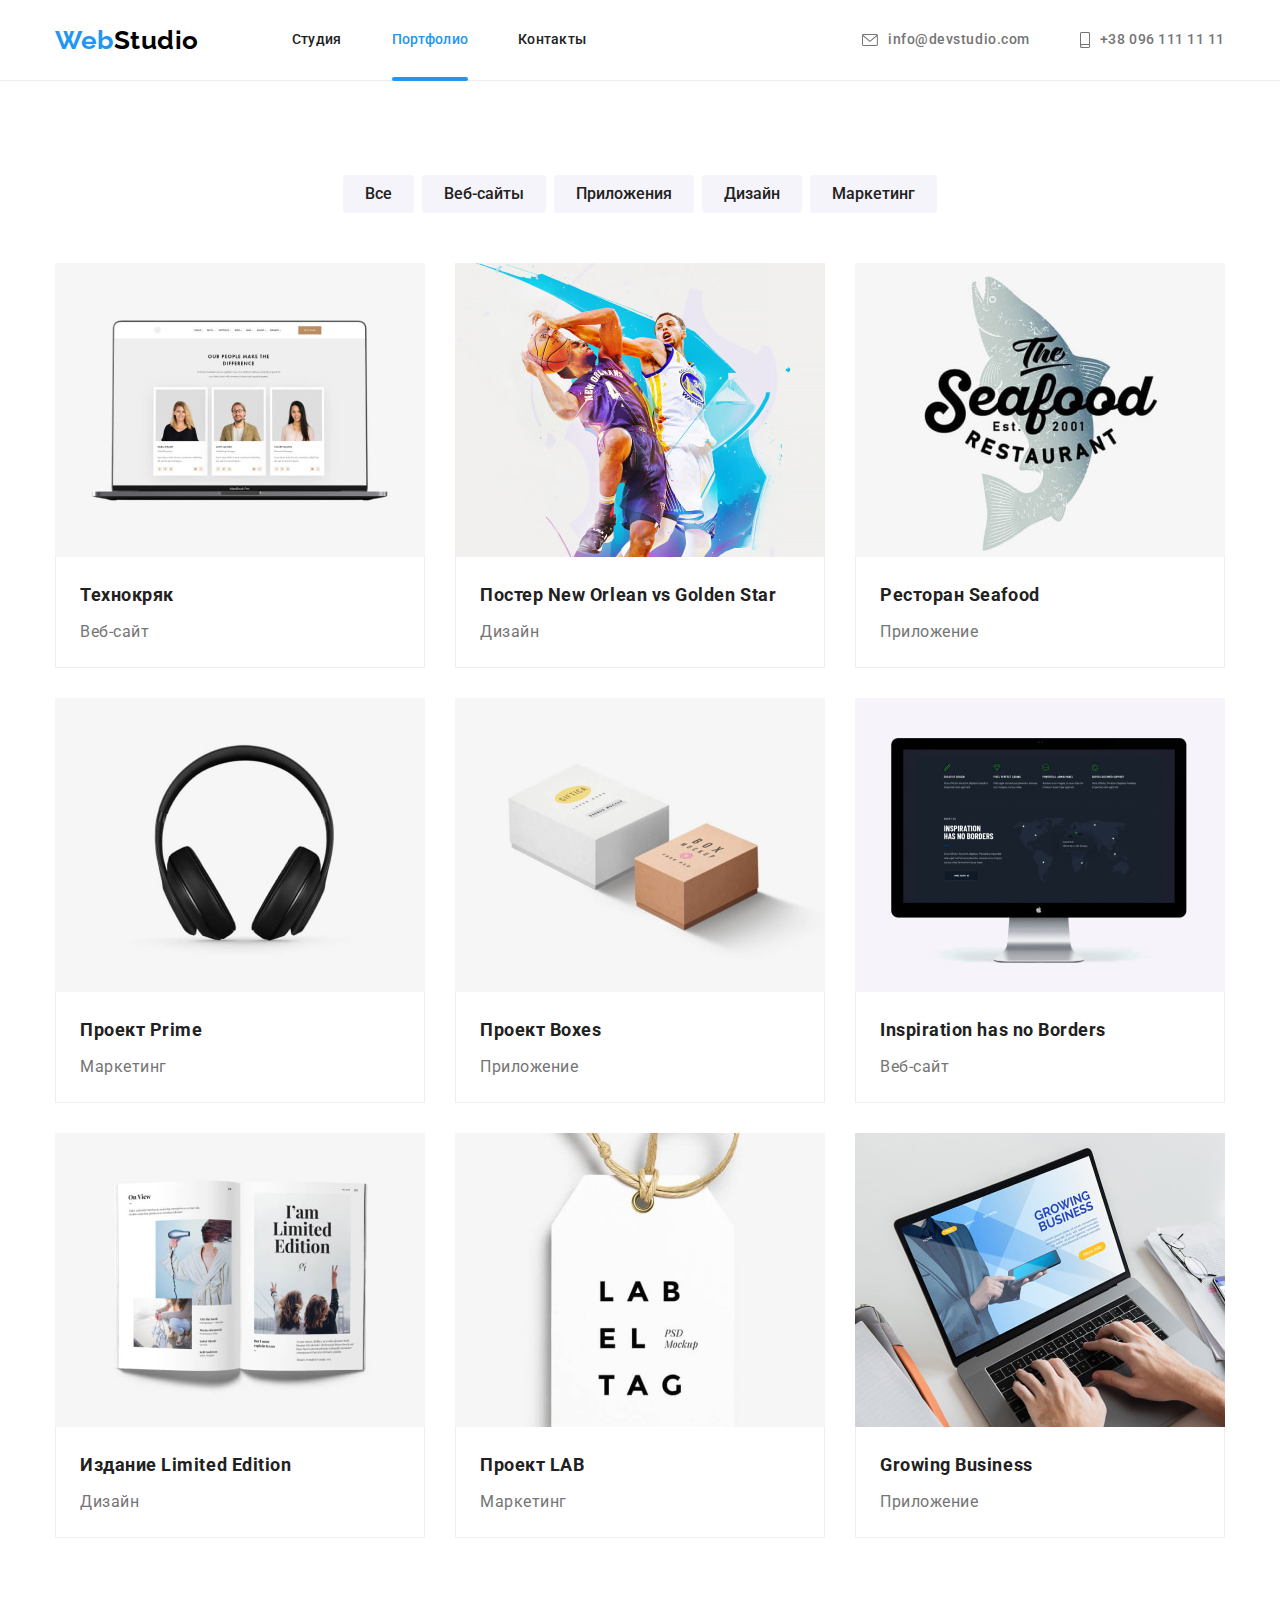
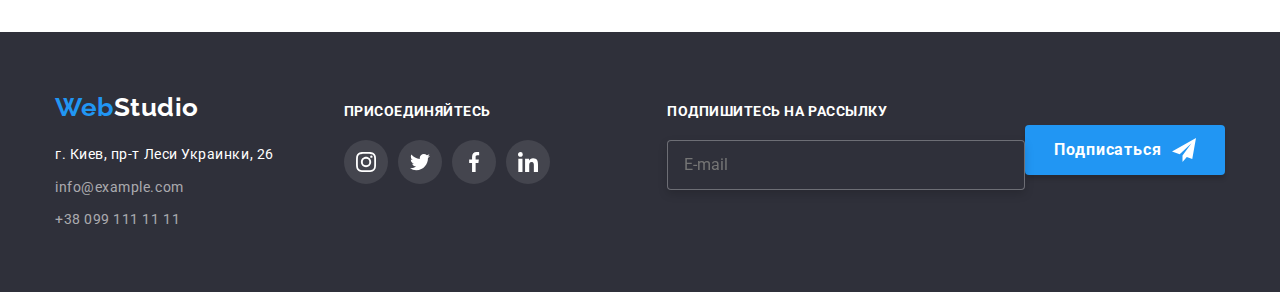
==== portfolio.html @ fcfc4fe9 "Start" ====
<!DOCTYPE html>
<html lang="ru">
  <head>
    <meta charset="UTF-8" />
    <meta http-equiv="X-UA-Compatible" content="IE=edge" />
    <meta name="viewport" content="width=device-width, initial-scale=1.0" />
    <title>Document</title>
    <link rel="preconnect" href="https://fonts.googleapis.com" />
    <link rel="preconnect" href="https://fonts.gstatic.com" crossorigin />
    <link
      href="https://fonts.googleapis.com/css2?family=Raleway:wght@700&family=Roboto:wght@400;500;700;900&display=swap"
      rel="stylesheet"
    />
    <link
      rel="stylesheet"
      href="https://cdnjs.cloudflare.com/ajax/libs/modern-normalize/1.1.0/modern-normalize.min.css"
    />
    <link rel="stylesheet" href="./css/styles.css" />
  </head>
  <body>
    <!--Шапка сайтa-->
    <header class="header">
      <div class="heder__container container">
        <nav class="nav">
          <a class="logo" href="./index.html">Web<span class="logo__logo-design">Studio</span></a>
          <ul class="nav__list list">
            <li class="nav__item"><a class="nav__link" href="./index.html">Студия</a></li>
            <li class="nav__item">
              <a class="nav__link nav__page" href="">Портфолио</a>
            </li>
            <li class="nav__item"><a class="nav__link" href="">Контакты</a></li>
          </ul>
        </nav>
        <ul class="contacts list">
          <li class="contacts__list">
            <a class="contacts__link" href="mailto:info@devstudio.com">
              <svg class="contacts__icon" width="16" height="12">
                <use href="./images/icons/icons.svg#envelope"></use>
              </svg>
              info@devstudio.com
            </a>
          </li>
          <li class="contacts__list">
            <a class="contacts__link" href="tel:+380961111111">
              <svg class="contacts__icon" width="10" height="16">
                <use href="./images/icons/icons.svg#smartphone"></use>
              </svg>
              +38 096 111 11 11
            </a>
          </li>
        </ul>
      </div>
    </header>
    <!-- Уникальный контент -->
    <main>
      <!-- Секция портфолио -->
      <section class="portfolio section">
        <div class="container">
          <h1 class="visually-hidden" aria-hidden="true" tabindex="-1">Портфолио</h1>
          <ul class="btn__list list">
            <li class="btn__wrapper">
              <button class="btn__item button" type="button">Все</button>
            </li>
            <li class="btn__wrapper">
              <button class="btn__item button" type="button">Веб-сайты</button>
            </li>
            <li class="btn__wrapper">
              <button class="btn__item button" type="button">Приложения</button>
            </li>
            <li class="btn__wrapper">
              <button class="btn__item button" type="button">Дизайн</button>
            </li>
            <li class="btn__wrapper">
              <button class="btn__item button" type="button">Маркетинг</button>
            </li>
          </ul>
          <ul class="portfolio__list list">
            <li class="portfolio__item">
              <a href="" class="portfolio__link">
                <div class="card">
                  <img src="./images/portfolio/img.jpg" alt="Веб-сайт" width="370" height="295" />
                  <p class="portfolio__text">
                    Технокряк это современная площадка распространения коронавируса. Компании
                    используют эту платформу для цифрового шпионажа и атак на защищённые сервера
                    конкурентов.
                  </p>
                </div>
                <div class="card__thumb">
                  <h2 class="card__title">Технокряк</h2>
                  <p class="card__text">Веб-сайт</p>
                </div>
              </a>
            </li>
            <li class="portfolio__item">
              <a href="" class="portfolio__link">
                <div class="card">
                  <img src="./images/portfolio/img1.jpg" alt="Постер" width="370" height="295" />
                  <p class="portfolio__text">
                    Технокряк это современная площадка распространения коронавируса. Компании
                    используют эту платформу для цифрового шпионажа и атак на защищённые сервера
                    конкурентов.
                  </p>
                </div>
                <div class="card__thumb">
                  <h2 class="card__title">Постер New Orlean vs Golden Star</h2>
                  <p class="card__text">Дизайн</p>
                </div>
              </a>
            </li>
            <li class="portfolio__item">
              <a href="" class="portfolio__link">
                <div class="card">
                  <img src="./images/portfolio/img2.jpg" alt="Логотип" width="370" height="295" />
                  <p class="portfolio__text">
                    Технокряк это современная площадка распространения коронавируса. Компании
                    используют эту платформу для цифрового шпионажа и атак на защищённые сервера
                    конкурентов.
                  </p>
                </div>
                <div class="card__thumb">
                  <h2 class="card__title">Ресторан Seafood</h2>
                  <p class="card__text">Приложение</p>
                </div>
              </a>
            </li>
            <li class="portfolio__item">
              <a href="" class="portfolio__link">
                <div class="card">
                  <img src="./images/portfolio/img3.jpg" alt="Наушники" width="370" height="295" />
                  <p class="portfolio__text">
                    Технокряк это современная площадка распространения коронавируса. Компании
                    используют эту платформу для цифрового шпионажа и атак на защищённые сервера
                    конкурентов.
                  </p>
                </div>
                <div class="card__thumb">
                  <h2 class="card__title">Проект Prime</h2>
                  <p class="card__text">Маркетинг</p>
                </div>
              </a>
            </li>
            <li class="portfolio__item">
              <a href="" class="portfolio__link">
                <div class="card">
                  <img src="./images/portfolio/img4.jpg" alt="Коробки" width="370" height="295" />
                  <p class="portfolio__text">
                    Технокряк это современная площадка распространения коронавируса. Компании
                    используют эту платформу для цифрового шпионажа и атак на защищённые сервера
                    конкурентов.
                  </p>
                </div>
                <div class="card__thumb">
                  <h2 class="card__title">Проект Boxes</h2>
                  <p class="card__text">Приложение</p>
                </div>
              </a>
            </li>
            <li class="portfolio__item">
              <a href="" class="portfolio__link">
                <div class="card">
                  <img src="./images/portfolio/img5.jpg" alt="Монитор" width="370" height="295" />
                  <p class="portfolio__text">
                    Технокряк это современная площадка распространения коронавируса. Компании
                    используют эту платформу для цифрового шпионажа и атак на защищённые сервера
                    конкурентов.
                  </p>
                </div>
                <div class="card__thumb">
                  <h2 class="card__title">Inspiration has no Borders</h2>
                  <p class="card__text">Веб-сайт</p>
                </div>
              </a>
            </li>
            <li class="portfolio__item">
              <a href="" class="portfolio__link">
                <div class="card">
                  <img src="./images/portfolio/img6.jpg" alt="Журнал" width="370" height="295" />
                  <p class="portfolio__text">
                    Технокряк это современная площадка распространения коронавируса. Компании
                    используют эту платформу для цифрового шпионажа и атак на защищённые сервера
                    конкурентов.
                  </p>
                </div>
                <div class="card__thumb">
                  <h2 class="card__title">Издание Limited Edition</h2>
                  <p class="card__text">Дизайн</p>
                </div>
              </a>
            </li>
            <li class="portfolio__item">
              <a href="" class="portfolio__link">
                <div class="card">
                  <img src="./images/portfolio/img7.jpg" alt="Бирка" width="370" height="295" />
                  <p class="portfolio__text">
                    Технокряк это современная площадка распространения коронавируса. Компании
                    используют эту платформу для цифрового шпионажа и атак на защищённые сервера
                    конкурентов.
                  </p>
                </div>
                <div class="card__thumb">
                  <h2 class="card__title">Проект LAB</h2>
                  <p class="card__text">Маркетинг</p>
                </div>
              </a>
            </li>
            <li class="portfolio__item">
              <a href="" class="portfolio__link">
                <div class="card">
                  <img src="./images/portfolio/img8.jpg" alt="Ноутбук" width="370" height="295" />
                  <p class="portfolio__text">
                    Технокряк это современная площадка распространения коронавируса. Компании
                    используют эту платформу для цифрового шпионажа и атак на защищённые сервера
                    конкурентов.
                  </p>
                </div>
                <div class="card__thumb">
                  <h2 class="card__title">Growing Business</h2>
                  <p class="card__text">Приложение</p>
                </div>
              </a>
            </li>
          </ul>
        </div>
      </section>
    </main>
    <!--Футер-->
    <footer class="footer">
      <div class="footer-container container">
        <div>
          <a href="./index.html" class="footer__logo"
            >Web<span class="footer__logo-design">Studio</span></a
          >
          <address class="address">
            <ul class="address list">
              <li class="address__contacts">
                <a href="" class="address__item">г. Киев, пр-т Леси Украинки, 26</a>
              </li>
              <li class="address__contacts">
                <a class="address__link" href="mail.to:info@example.com">info@example.com</a>
              </li>
              <li class="address__contacts">
                <a class="address__link" href="tel:+380991111111">+38 099 111 11 11</a>
              </li>
            </ul>
          </address>
        </div>
        <div class="join">
          <p class="text-title">ПРИСОЕДИНЯЙТЕСЬ</p>
          <ul class="join__list list">
            <li class="join__item">
              <a href="" class="join__link">
                <svg class="join__icon" width="20" height="20">
                  <use href="./images/icons/icons.svg#instagram"></use>
                </svg>
              </a>
            </li>
            <li class="join__item">
              <a href="" class="join__link">
                <svg class="join__icon" width="20" height="20">
                  <use href="./images/icons/icons.svg#twitter"></use>
                </svg>
              </a>
            </li>
            <li class="join__item">
              <a href="" class="join__link">
                <svg class="join__icon" width="20" height="20">
                  <use href="./images/icons/icons.svg#facebook"></use>
                </svg>
              </a>
            </li>
            <li class="join__item">
              <a href="" class="join__link">
                <svg class="join__icon" width="20" height="20">
                  <use href="./images/icons/icons.svg#linkedin"></use>
                </svg>
              </a>
            </li>
          </ul>
        </div>
        <form class="form">
          <div class="form-container">
            <label class="form__join text-title" for="mail">ПОДПИШИТЕСЬ НА РАССЫЛКУ</label>
            <input class="form__input" type="email" name="email" id="mail" placeholder="E-mail" />
          </div>
          <div class="form__button">
            <button class="form__btn" type="submit">
              Подписаться
              <svg class="form__icon" width="24" height="24">
                <use href="./images/icons/icons.svg#form"></use>
              </svg>
            </button>
          </div>
        </form>
      </div>
    </footer>
  </body>
</html>
---- css/styles.css ----
:root {
  --primary-text-color: #757575;
  --title-text-color: #212121;
  --accent-color: #2196f3;
  --primary-white-color: #ffffff;
  --primary-black-color: #000000;
  --primary-font-family: 'Roboto', sans-serif;
  --secondary-font: 'Raleway', sans-serif;
  --background-color: #2f303a;
  --bgc-secondary-color: #f5f4fa;
  --primary-item-size: 30px;
  --secondary-item-size: 94px;
  --cubic: cubic-bezier(0.4, 0, 0.2, 1);
  --anim-duration: 250ms;
}

body {
  font-family: var(--primary-font-family);
  font-size: 18px;
  line-height: 1.67;
  letter-spacing: 0.03em;

  color: var(--primary-text-color);
  background-color: var(--primary-white-color);
}

/* Спецификация */

h1,
h2,
h3,
h4,
h5,
h6,
p,
ul {
  margin-top: 0;
  margin-bottom: 0;
}

.visually-hidden {
  position: absolute;
  white-space: nowrap;
  width: 1px;
  height: 1px;
  overflow: hidden;
  border: 0;
  padding: 0;
  clip: rect(0 0 0 0);
  clip-path: inset(50%);
  margin: -1px;
}

.list {
  padding-left: 0;

  list-style: none;
}

[href] {
  text-decoration: none;
}

img {
  display: block;
  max-width: 100%;
  height: auto;
}

/* Контейнер */

.container {
  margin-right: auto;
  margin-left: auto;
  padding-left: 15px;
  padding-right: 15px;
  width: 1200px;
}

/* Хедер*/

.header {
  border-bottom-width: 1px;
  border-bottom-style: solid;
  border-bottom-color: #ececec;

  background-color: var(--primary-white-color);
}

.heder__container {
  display: flex;
  align-items: center;
}

/* Логотип */

.logo {
  margin-right: 93px;

  font-family: var(--secondary-font);
  font-weight: 700;
  font-size: 26px;
  line-height: 1.19;

  color: var(--accent-color);
}

.logo__logo-design {
  color: var(--primary-black-color);
}

.footer__logo-design {
  color: var(--primary-white-color);
}

.footer__logo {
  display: block;

  font-family: var(--secondary-font);
  font-weight: 700;
  font-size: 26px;
  line-height: 1.19;

  color: var(--accent-color);
}

/* Навигация */

.nav {
  display: flex;
  align-items: center;
}

.nav__list {
  display: flex;

  font-weight: 500;
  font-size: 14px;
  line-height: 1.14;
  letter-spacing: 0.02em;
}

.nav__link {
  position: relative;
  transition: color var(--anim-duration) var(--cubic);

  display: block;
  padding: 32px 0;

  color: var(--title-text-color);
}

.nav__item:not(:last-child) {
  margin-right: 50px;
}

.nav__page {
  color: var(--accent-color);
}

.nav__page::after {
  content: '';

  position: absolute;
  bottom: -1px;
  left: 0;

  display: block;
  width: 100%;
  height: 4px;

  border-radius: 2px;

  background-color: var(--accent-color);
}

.nav__link:hover,
.nav__link:focus {
  color: var(--accent-color);
}

/* Контакты*/

.contacts {
  display: flex;
  margin-left: auto;
  align-items: center;

  font-weight: 500;
  font-size: 14px;
  line-height: 1.14;
}

.contacts__list:first-child {
  margin-right: 50px;
}

.contacts__link {
  transition: color var(--anim-duration) var(--cubic);

  display: flex;
  align-items: center;
  padding: 32px 0;

  color: var(--primary-text-color);
}

.contacts__link:hover,
.contacts__link:focus {
  color: var(--accent-color);
}

.contacts__icon {
  margin-right: 10px;

  fill: currentColor;
}

/* Секция герой */

.hero {
  margin-left: auto;
  margin-right: auto;
  padding-top: 200px;
  padding-bottom: 200px;
  max-width: 1600px;
  height: 600px;

  background-color: var(--background-color);
  background-image: linear-gradient(to right, rgba(47, 48, 58, 0.4), rgba(47, 48, 58, 0.4)),
    url(../images/hero.jpg);
  background-position: center;
  background-size: cover;
  background-repeat: no-repeat;
}

.hero__title {
  font-weight: 900;
  font-size: 44px;
  line-height: 1.36;
  text-align: center;
  letter-spacing: 0.06em;
  text-transform: uppercase;

  color: var(--primary-white-color);
}

/* Кнопка */

.button {
  transition: color var(--anim-duration) var(--cubic),
    background-color var(--anim-duration) var(--cubic);

  display: block;
  padding: 0;
  padding: 6px 22px;

  font-family: inherit;
  font-weight: 500;
  font-size: 16px;
  line-height: 1.62;
  text-align: center;

  cursor: pointer;
  border: none;
  border-radius: 4px;

  color: var(--title-text-color);
  background-color: var(--bgc-secondary-color);
}

.button:hover,
.button:focus {
  box-shadow: 0px 3px 1px rgba(0, 0, 0, 0.1), 0px 1px 2px rgba(0, 0, 0, 0.08),
    0px 2px 2px rgba(0, 0, 0, 0.12);

  color: var(--primary-white-color);
  background-color: var(--accent-color);
}

.hero__button {
  transition: color var(--anim-duration) var(--cubic),
    background-color var(--anim-duration) var(--cubic);

  display: flex;
  margin-top: var(--primary-item-size);
  margin-right: auto;
  margin-left: auto;
  padding: 10px 32px;

  font-weight: 700;
  font-size: 16px;
  line-height: 1.87;
  letter-spacing: 0.06em;

  border-radius: 4px;
  cursor: pointer;
  box-shadow: 0px 4px 4px rgba(0, 0, 0, 0.15);

  color: var(--primary-white-color);
  background-color: var(--accent-color);
}

.hero__button:hover,
.hero__button:focus {
  background-color: #188ce8;
}

/* Секция преимущества */

.section {
  padding-top: var(--secondary-item-size);
  padding-bottom: var(--secondary-item-size);

  background-color: var(--primary-white-color);
}

.section__list {
  display: flex;
}

.section__item {
  padding: 0;
}

.section__item:not(:last-child),
.team__img:not(:last-child) {
  margin-right: var(--primary-item-size);
}

.section__icons-container {
  display: flex;
  align-items: center;
  justify-content: center;
  width: 270px;
  height: 120px;

  border-radius: 4px;

  background-color: #f5f4fa;
}

.section__title {
  margin-top: 30px;

  font-weight: 700;
  font-size: 14px;
  line-height: 1.14;
  text-transform: uppercase;

  color: var(--title-text-color);
}

.section__text {
  margin-top: 10px;

  font-size: 14px;
  line-height: 1.71;

  color: var(--primary-text-color);
}

/* Секция род деятельности */

.work {
  padding-top: 0;
}

.title {
  font-weight: 700;
  font-size: 36px;
  line-height: 1.17;
  text-align: center;

  color: var(--title-text-color);
}

.work__list {
  display: flex;
  justify-content: space-between;
  margin-top: 50px;
}

.work__list:last-child {
  padding-right: 0;
}

.work__thumb {
  position: relative;
}

.work__text {
  position: absolute;
  left: 0;
  bottom: 0;
  width: 100%;
  height: 70px;

  display: flex;
  align-items: center;
  justify-content: center;

  font-weight: 700;
  font-size: 14px;
  line-height: 1.14;
  text-align: center;

  color: var(--primary-white-color);
  background-color: rgba(47, 48, 58, 0.8);
}

/* Секция команда */

.team {
  background-color: var(--bgc-secondary-color);
}

.team__list {
  display: flex;
  margin-top: 50px;
}

.team__img {
  border-radius: 0px 0px 4px 4px;
  box-shadow: 0px 1px 3px rgba(0, 0, 0, 0.12), 0px 1px 1px rgba(0, 0, 0, 0.14),
    0px 2px 1px rgba(0, 0, 0, 0.2);

  background-color: var(--primary-white-color);
}

.team__item {
  padding-top: var(--primary-item-size);
  padding-bottom: var(--primary-item-size);
}

.team__title {
  font-weight: 500;
  font-size: 16px;
  line-height: 1.19;
  text-align: center;

  color: var(--title-text-color);
}

.team__text {
  margin-top: 10px;

  font-size: 16px;
  line-height: 1.19;
  text-align: center;

  color: var(--primary-text-color);
}

.team__icon-list {
  display: flex;
  justify-content: center;
  margin-top: 16px;
}

.team__icon:not(:last-child) {
  margin-right: 10px;
}

.team__link {
  transition: background-color var(--anim-duration) var(--cubic);

  display: flex;
  justify-content: center;
  align-items: center;
  width: 44px;
  height: 44px;

  border-radius: 50%;
}

.team__link:hover,
.team__link:focus {
  background-color: var(--accent-color);
}

.team__social-link {
  transition: fill var(--anim-duration) var(--cubic);

  background-size: 20px;
  background-position: center;

  fill: #afb1b8;
}

.team__social-link:not(:last-child) {
  margin-right: 10px;
}

.team__link:hover .team__social-link,
.team__link:focus .team__social-link {
  fill: var(--primary-white-color);
}

/* Секция постоянные клиенты */

.clients__list {
  display: flex;
  margin-top: 50px;
}

.clients__item {
  width: 170px;
  height: 92px;
}

.clients__item:not(:last-child) {
  margin-right: 30px;
}

.clients__link {
  transition: border var(--anim-duration) var(--cubic);

  display: flex;
  align-items: center;
  justify-content: center;
  width: 100%;
  height: 100%;

  border: 1px solid #afb1b8;
  border-radius: 4px;
}

.clients__link:hover,
.clients__link:focus {
  border: 1px solid var(--accent-color);

  fill: var(--accent-color);
}

.clients__logo {
  transition: fill var(--anim-duration) var(--cubic);

  fill: #afb1b8;
}

.clients__link:hover .clients__logo,
.clients__link:focus .clients__logo {
  fill: var(--accent-color);
}

/* Футер */

.footer {
  padding-top: 60px;
  padding-bottom: 60px;

  background-color: var(--background-color);
}

.footer-container {
  display: flex;
  align-items: baseline;
}

.address {
  margin-top: 20px;

  font-style: normal;
  font-size: 14px;
  line-height: 1.71;
}

.address__link {
  transition: color var(--anim-duration) var(--cubic);

  color: rgba(255, 255, 255, 0.6);
}

.address__link:hover,
.address__link:focus {
  color: var(--accent-color);
}

.address__contacts:not(:first-child) {
  margin-top: 9px;
}

.address__item {
  color: var(--primary-white-color);
}

.join {
  margin-left: 70px;
}

.text-title {
  margin-bottom: 20px;

  font-weight: 700;
  font-size: 14px;
  line-height: 1.14;

  color: var(--primary-white-color);
}

.join__list {
  display: inline-flex;
}

.join__item:not(:last-child) {
  margin-right: 10px;
}

.join__link {
  transition: color var(--anim-duration) var(--cubic),
    background-color var(--anim-duration) var(--cubic);

  display: flex;
  justify-content: center;
  align-items: center;
  width: 44px;
  height: 44px;

  border-radius: 50%;

  background: rgba(255, 255, 255, 0.1);
}

.join__link:hover,
.join__link:focus {
  background-color: var(--accent-color);
}

.join__icon {
  fill: var(--primary-white-color);
}

.form {
  display: flex;
  margin-left: auto;
}

.form_container {
  display: flex;
  flex-direction: column;
}

.form__join {
  display: inline-flex;
}

.form__input {
  display: flex;
  align-items: baseline;

  width: 358px;
  height: 50px;

  border: 1px solid rgba(255, 255, 255, 0.3);
  border-radius: 4px;
  filter: drop-shadow(0px 4px 4px rgba(0, 0, 0, 0.15));

  color: var(--primary-white-color);
  background-color: var(--background-color);
}

.form__input:placeholder-shown {
  padding-left: 16px;

  font-size: 16px;
  line-height: 1.25;

  color: rgba(255, 255, 255, 0.6);
}

.form__wrapper-btn {
  display: flex;
  align-items: flex-end;
  margin-left: 12px;
}

.form__btn {
  transition: background-color var(--anim-duration) var(--cubic);

  display: flex;
  align-items: center;
  justify-content: center;
  width: 200px;
  height: 50px;

  font-weight: 700;
  font-size: 16px;
  line-height: 1.88;
  letter-spacing: 0.06em;

  border: transparent;
  border-radius: 4px;
  cursor: pointer;
  box-shadow: 0px 4px 4px rgba(0, 0, 0, 0.15);

  color: var(--primary-white-color);
  background-color: var(--accent-color);
}

.form__btn:hover,
.form__btn:focus {
  background-color: #188ce8;
}

.form__icon {
  margin-left: 10px;

  fill: var(--primary-white-color);
}

/* Cтили для страницы портфолио */

/* Кнопка */

.btn__list {
  display: flex;
  justify-content: center;
}

.btn__wrapper:not(:last-child) {
  margin-right: 8px;
}

.btn__item {
  transition: box-shadow var(--anim-duration) var(--cubic), color var(--anim-duration) var(--cubic),
    background-color var(--anim-duration) var(--cubic);
}

/* Секция портфолио */

.portfolio__list {
  display: flex;
  flex-wrap: wrap;
  margin-top: 50px;
  margin-bottom: -30px;
  margin-left: -30px;
}

.portfolio__item {
  margin-bottom: var(--primary-item-size);
  margin-left: var(--primary-item-size);
}

.portfolio__link {
  transition: box-shadow var(--anim-duration) var(--cubic);

  display: block;
}

.portfolio__link:hover,
.portfolio__link:focus {
  box-shadow: 0px 1px 1px rgba(0, 0, 0, 0.12), 0px 4px 4px rgba(0, 0, 0, 0.06),
    1px 4px 6px rgba(0, 0, 0, 0.16);
}

.portfolio__link:hover .portfolio__text,
.portfolio__link:focus .portfolio__text {
  transform: translateY(0);
}

.card {
  position: relative;
  overflow: hidden;
}

.portfolio__text {
  position: absolute;
  left: 0;
  bottom: 0;
  width: 100%;
  height: 100%;
  transform: translateY(100%);
  transition: transform var(--anim-duration) var(--cubic);

  display: flex;
  padding: 63px 24px;

  line-height: 1.56;

  color: var(--primary-white-color);
  background-color: rgba(33, 150, 243, 0.9);
}

.card__thumb {
  padding: 20px 24px;

  border-right-width: 1px;
  border-right-style: solid;
  border-right-color: #eeeeee;
  border-bottom-width: 1px;
  border-bottom-style: solid;
  border-bottom-color: #eeeeee;
  border-left-width: 1px;
  border-left-style: solid;
  border-left-color: #eeeeee;
}

.card__title {
  font-weight: 700;
  font-size: 18px;
  line-height: 2;

  color: var(--title-text-color);
}

.card__text {
  margin-top: 4px;

  font-size: 16px;
  line-height: 1.87;

  color: var(--primary-text-color);
}

/* Модальное окно */

.backdrop {
  position: fixed;
  top: 0;
  left: 50%;
  transform: translateX(-50%);
  transition: opacity var(--anim-duration) var(--cubic),
    visibility var(--anim-duration) var(--cubic);
  opacity: 1;
  visibility: visible;
  pointer-events: initial;

  width: 100vw;
  height: 100vh;

  background-color: rgba(0, 0, 0, 0.2);
}

.backdrop.is-hidden {
  opacity: 0;
  visibility: hidden;
  pointer-events: none;
}

.modal__wrapper {
  position: absolute;
  top: 50%;
  left: 50%;
  transform: translate(-50%, -50%);
  width: 528px;
  height: 581px;

  box-shadow: 0px 1px 3px rgba(0, 0, 0, 0.12), 0px 1px 1px rgba(0, 0, 0, 0.14),
    0px 2px 1px rgba(0, 0, 0, 0.2);
  border-radius: 4px;

  background-color: var(--primary-white-color);
}

.modal__button {
  position: absolute;
  top: 8px;
  right: 8px;
  width: 30px;
  height: 30px;
  transition: fill var(--anim-duration) var(--cubic);

  cursor: pointer;
  border-radius: 50%;
  border: 1px solid rgba(0, 0, 0, 0.1);

  color: var(--primary-black-color);
  background-color: var(--primary-white-color);
}

.modal__button:hover,
.modal__button:focus {
  fill: var(--accent-color);
}

.modal-form {
  display: flex;
  flex-direction: column;
  padding: 40px;
}

.modal-form__title {
  margin-bottom: 12px;

  font-size: 20px;
  line-height: 1.15;
  text-align: center;

  color: var(--title-text-color);
}

.modal-form__box {
  margin-bottom: 10px;
}

.modal-form__label {
  display: flex;
  margin-bottom: 4px;

  font-size: 12px;
  line-height: 1.17;
  letter-spacing: 0.01em;

  color: var(--primary-text-color);
}

.modal-form__item {
  position: relative;
}

.modal-form__input {
  transition: border-color var(--anim-duration) var(--cubic);

  padding-left: 42px;
  width: 448px;
  height: 40px;

  outline: transparent;
  border: 1px solid rgba(33, 33, 33, 0.2);
  border-radius: 4px;
}

.modal-form__input:hover,
.modal-form__input:focus {
  border-color: var(--accent-color);
}

.modal-form__icon {
  position: absolute;
  top: 50%;
  left: 15px;
  transform: translateY(-50%);
  transition: fill var(--anim-duration) var(--cubic);
}

.modal-form__input:hover + .modal-form__icon,
.modal-form__input:focus + .modal-form__icon {
  fill: var(--accent-color);
}

.form__group {
  display: grid;
}

.form__textarea {
  transition: border-color var(--anim-duration) var(--cubic);

  padding: 12px 16px;

  width: 448px;
  height: 120px;
  resize: none;

  outline: transparent;
  border: 1px solid rgba(33, 33, 33, 0.2);
  border-radius: 4px;
}
.form__textarea:hover,
.form__textarea:focus {
  border-color: var(--accent-color);
}

.form__textarea::placeholder {
  font-size: 12px;
  line-height: 1.17;
  letter-spacing: 0.01em;

  color: rgba(117, 117, 117, 0.5);
}

.checkbox {
  position: relative;

  margin-top: 20px;

  font-size: 14px;
  line-height: 1.71;

  color: var(--primary-text-color);
}

.checkbox__label {
  display: flex;
  align-items: center;
  justify-content: center;
}

.checkbox__item {
  position: relative;
  transition: border-color var(--anim-duration) var(--cubic),
    box-shadow var(--anim-duration) var(--cubic), background-color var(--anim-duration) var(--cubic);

  display: inline-block;
  margin-right: 7px;
  width: 16px;
  height: 15px;

  border: 2px solid var(--title-text-color);
  border-radius: 4px;
  box-shadow: 0px 4px 4px rgba(0, 0, 0, 0.25);
}

.checkbox__input:checked + .checkbox__item {
  box-shadow: none;

  border-color: var(--accent-color);
  background-color: var(--accent-color);
}

.checkbox__icon {
  transition: fill var(--anim-duration) var(--cubic), opacity var(--anim-duration) var(--cubic);

  position: absolute;
  top: 50%;
  left: 0;
  transform: translateY(-50%);

  padding: 1px;

  border-radius: 4px;
  opacity: 0;
}

.checkbox__input:checked + .checkbox__item > .checkbox__icon {
  opacity: 1;

  fill: var(--primary-white-color);
}

.checkbox__href {
  text-decoration: underline;

  color: var(--accent-color);
}

.form__button {
  margin-top: 30px;
  margin-left: auto;
  margin-right: auto;

  line-height: 1.88;
  letter-spacing: 0.06em;
}
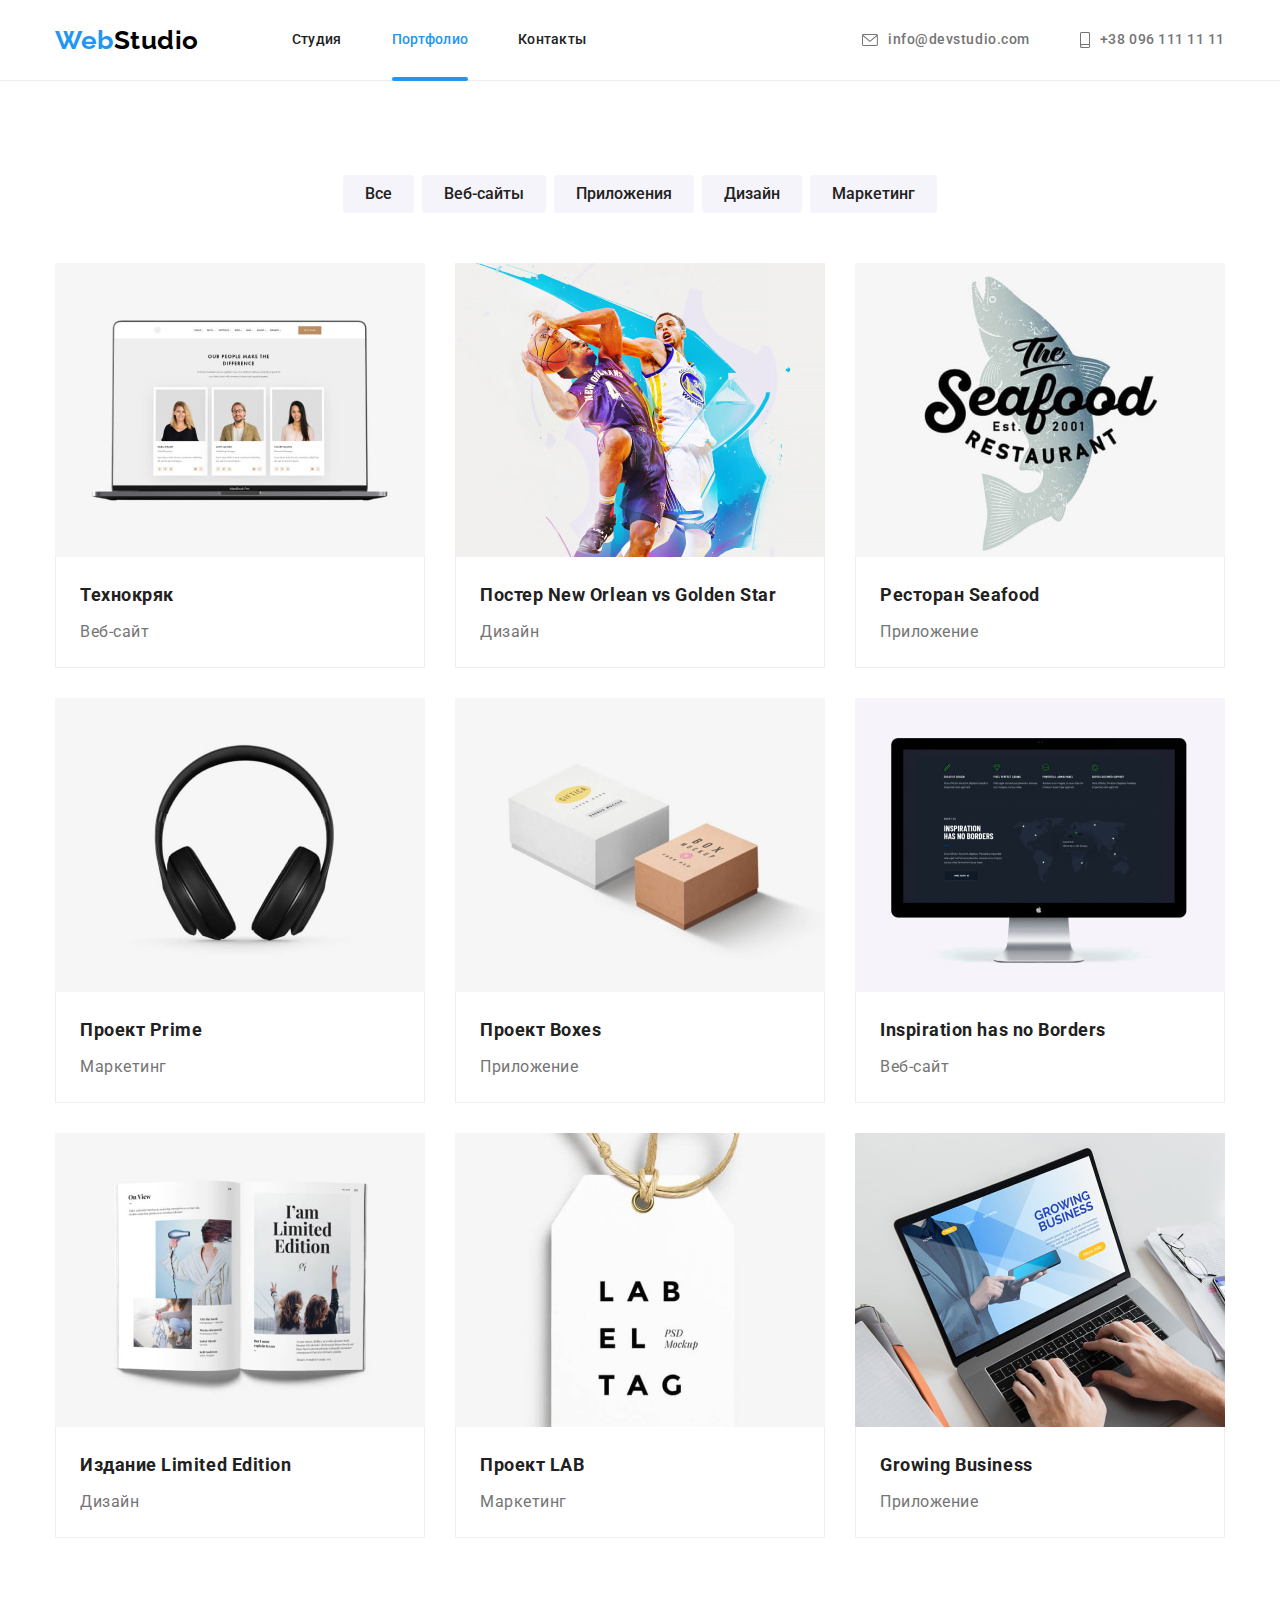
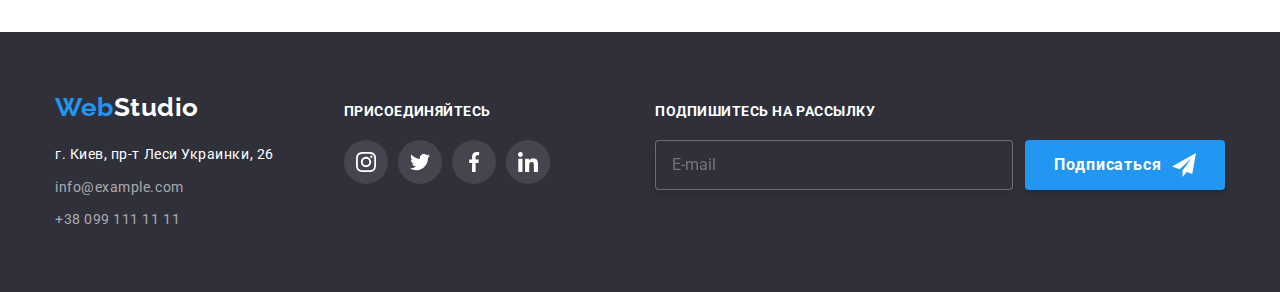
==== commit 08c4f12a: "BEM finish" ====
--- a/portfolio.html
+++ b/portfolio.html
@@ -22,7 +22,7 @@
     <header class="header">
       <div class="heder__container container">
         <nav class="nav">
-          <a class="logo" href="./index.html">Web<span class="logo__logo-design">Studio</span></a>
+          <a class="logo" href="./index.html">Web<span class="nav__logo">Studio</span></a>
           <ul class="nav__list list">
             <li class="nav__item"><a class="nav__link" href="./index.html">Студия</a></li>
             <li class="nav__item">
@@ -32,7 +32,7 @@
           </ul>
         </nav>
         <ul class="contacts list">
-          <li class="contacts__list">
+          <li class="contacts__item">
             <a class="contacts__link" href="mailto:info@devstudio.com">
               <svg class="contacts__icon" width="16" height="12">
                 <use href="./images/icons/icons.svg#envelope"></use>
@@ -40,7 +40,7 @@
               info@devstudio.com
             </a>
           </li>
-          <li class="contacts__list">
+          <li class="contacts__item">
             <a class="contacts__link" href="tel:+380961111111">
               <svg class="contacts__icon" width="10" height="16">
                 <use href="./images/icons/icons.svg#smartphone"></use>
@@ -54,10 +54,10 @@
     <!-- Уникальный контент -->
     <main>
       <!-- Секция портфолио -->
-      <section class="portfolio section">
+      <section class="section">
         <div class="container">
           <h1 class="visually-hidden" aria-hidden="true" tabindex="-1">Портфолио</h1>
-          <ul class="btn__list list">
+          <ul class="btn list">
             <li class="btn__wrapper">
               <button class="btn__item button" type="button">Все</button>
             </li>
@@ -74,9 +74,9 @@
               <button class="btn__item button" type="button">Маркетинг</button>
             </li>
           </ul>
-          <ul class="portfolio__list list">
-            <li class="portfolio__item">
-              <a href="" class="portfolio__link">
+          <ul class="portfolio list">
+            <li class="portfolio__item">
+              <a class="portfolio__link" href="">
                 <div class="card">
                   <img src="./images/portfolio/img.jpg" alt="Веб-сайт" width="370" height="295" />
                   <p class="portfolio__text">
@@ -92,7 +92,7 @@
               </a>
             </li>
             <li class="portfolio__item">
-              <a href="" class="portfolio__link">
+              <a class="portfolio__link" href="">
                 <div class="card">
                   <img src="./images/portfolio/img1.jpg" alt="Постер" width="370" height="295" />
                   <p class="portfolio__text">
@@ -108,7 +108,7 @@
               </a>
             </li>
             <li class="portfolio__item">
-              <a href="" class="portfolio__link">
+              <a class="portfolio__link" href="">
                 <div class="card">
                   <img src="./images/portfolio/img2.jpg" alt="Логотип" width="370" height="295" />
                   <p class="portfolio__text">
@@ -124,7 +124,7 @@
               </a>
             </li>
             <li class="portfolio__item">
-              <a href="" class="portfolio__link">
+              <a class="portfolio__link" href="">
                 <div class="card">
                   <img src="./images/portfolio/img3.jpg" alt="Наушники" width="370" height="295" />
                   <p class="portfolio__text">
@@ -140,7 +140,7 @@
               </a>
             </li>
             <li class="portfolio__item">
-              <a href="" class="portfolio__link">
+              <a class="portfolio__link" href="">
                 <div class="card">
                   <img src="./images/portfolio/img4.jpg" alt="Коробки" width="370" height="295" />
                   <p class="portfolio__text">
@@ -156,7 +156,7 @@
               </a>
             </li>
             <li class="portfolio__item">
-              <a href="" class="portfolio__link">
+              <a class="portfolio__link" href="">
                 <div class="card">
                   <img src="./images/portfolio/img5.jpg" alt="Монитор" width="370" height="295" />
                   <p class="portfolio__text">
@@ -172,7 +172,7 @@
               </a>
             </li>
             <li class="portfolio__item">
-              <a href="" class="portfolio__link">
+              <a class="portfolio__link" href="">
                 <div class="card">
                   <img src="./images/portfolio/img6.jpg" alt="Журнал" width="370" height="295" />
                   <p class="portfolio__text">
@@ -188,7 +188,7 @@
               </a>
             </li>
             <li class="portfolio__item">
-              <a href="" class="portfolio__link">
+              <a class="portfolio__link" href="">
                 <div class="card">
                   <img src="./images/portfolio/img7.jpg" alt="Бирка" width="370" height="295" />
                   <p class="portfolio__text">
@@ -204,7 +204,7 @@
               </a>
             </li>
             <li class="portfolio__item">
-              <a href="" class="portfolio__link">
+              <a class="portfolio__link" href="">
                 <div class="card">
                   <img src="./images/portfolio/img8.jpg" alt="Ноутбук" width="370" height="295" />
                   <p class="portfolio__text">
@@ -227,13 +227,13 @@
     <footer class="footer">
       <div class="footer-container container">
         <div>
-          <a href="./index.html" class="footer__logo"
-            >Web<span class="footer__logo-design">Studio</span></a
+          <a href="./index.html" class="footer__logo logo"
+            >Web<span class="logo__inverse">Studio</span></a
           >
           <address class="address">
-            <ul class="address list">
+            <ul class="list">
               <li class="address__contacts">
-                <a href="" class="address__item">г. Киев, пр-т Леси Украинки, 26</a>
+                <a class="address__item" href="">г. Киев, пр-т Леси Украинки, 26</a>
               </li>
               <li class="address__contacts">
                 <a class="address__link" href="mail.to:info@example.com">info@example.com</a>
@@ -248,28 +248,28 @@
           <p class="text-title">ПРИСОЕДИНЯЙТЕСЬ</p>
           <ul class="join__list list">
             <li class="join__item">
-              <a href="" class="join__link">
+              <a class="join__link" href="">
                 <svg class="join__icon" width="20" height="20">
                   <use href="./images/icons/icons.svg#instagram"></use>
                 </svg>
               </a>
             </li>
             <li class="join__item">
-              <a href="" class="join__link">
+              <a class="join__link" href="">
                 <svg class="join__icon" width="20" height="20">
                   <use href="./images/icons/icons.svg#twitter"></use>
                 </svg>
               </a>
             </li>
             <li class="join__item">
-              <a href="" class="join__link">
+              <a class="join__link" href="">
                 <svg class="join__icon" width="20" height="20">
                   <use href="./images/icons/icons.svg#facebook"></use>
                 </svg>
               </a>
             </li>
             <li class="join__item">
-              <a href="" class="join__link">
+              <a class="join__link" href="">
                 <svg class="join__icon" width="20" height="20">
                   <use href="./images/icons/icons.svg#linkedin"></use>
                 </svg>
@@ -277,15 +277,21 @@
             </li>
           </ul>
         </div>
-        <form class="form">
-          <div class="form-container">
-            <label class="form__join text-title" for="mail">ПОДПИШИТЕСЬ НА РАССЫЛКУ</label>
-            <input class="form__input" type="email" name="email" id="mail" placeholder="E-mail" />
+        <form class="form-sub">
+          <div class="form-sub__container">
+            <label class="form-sub__join text-title" for="mail">ПОДПИШИТЕСЬ НА РАССЫЛКУ</label>
+            <input
+              class="form-sub__input"
+              type="email"
+              name="email"
+              id="mail"
+              placeholder="E-mail"
+            />
           </div>
-          <div class="form__button">
-            <button class="form__btn" type="submit">
+          <div class="form-sub__button">
+            <button class="form-sub__btn" type="submit">
               Подписаться
-              <svg class="form__icon" width="24" height="24">
+              <svg class="form-sub__icon" width="24" height="24">
                 <use href="./images/icons/icons.svg#form"></use>
               </svg>
             </button>
--- a/css/styles.css
+++ b/css/styles.css
@@ -105,23 +105,17 @@
   color: var(--accent-color);
 }
 
-.logo__logo-design {
+.nav__logo {
   color: var(--primary-black-color);
-}
-
-.footer__logo-design {
-  color: var(--primary-white-color);
 }
 
 .footer__logo {
   display: block;
-
-  font-family: var(--secondary-font);
-  font-weight: 700;
-  font-size: 26px;
-  line-height: 1.19;
-
-  color: var(--accent-color);
+  margin-right: 0;
+}
+
+.logo__inverse {
+  color: var(--primary-white-color);
 }
 
 /* Навигация */
@@ -191,7 +185,7 @@
   line-height: 1.14;
 }
 
-.contacts__list:first-child {
+.contacts__item:first-child {
   margin-right: 50px;
 }
 
@@ -328,7 +322,7 @@
   margin-right: var(--primary-item-size);
 }
 
-.section__icons-container {
+.section__wrapper {
   display: flex;
   align-items: center;
   justify-content: center;
@@ -420,7 +414,7 @@
   margin-top: 50px;
 }
 
-.team__img {
+.team__item {
   border-radius: 0px 0px 4px 4px;
   box-shadow: 0px 1px 3px rgba(0, 0, 0, 0.12), 0px 1px 1px rgba(0, 0, 0, 0.14),
     0px 2px 1px rgba(0, 0, 0, 0.2);
@@ -428,7 +422,11 @@
   background-color: var(--primary-white-color);
 }
 
-.team__item {
+.team__item:not(:last-child) {
+  margin-right: 30px;
+}
+
+.team__wrapper {
   padding-top: var(--primary-item-size);
   padding-bottom: var(--primary-item-size);
 }
@@ -452,17 +450,17 @@
   color: var(--primary-text-color);
 }
 
-.team__icon-list {
+.social-links {
   display: flex;
   justify-content: center;
   margin-top: 16px;
 }
 
-.team__icon:not(:last-child) {
+.social-links__item:not(:last-child) {
   margin-right: 10px;
 }
 
-.team__link {
+.social-links__link {
   transition: background-color var(--anim-duration) var(--cubic);
 
   display: flex;
@@ -474,12 +472,12 @@
   border-radius: 50%;
 }
 
-.team__link:hover,
-.team__link:focus {
+.social-links__link:hover,
+.social-links__link:focus {
   background-color: var(--accent-color);
 }
 
-.team__social-link {
+.team__social-links {
   transition: fill var(--anim-duration) var(--cubic);
 
   background-size: 20px;
@@ -488,12 +486,12 @@
   fill: #afb1b8;
 }
 
-.team__social-link:not(:last-child) {
+.team__social-links:not(:last-child) {
   margin-right: 10px;
 }
 
-.team__link:hover .team__social-link,
-.team__link:focus .team__social-link {
+.social-links__link:hover .team__social-links,
+.social-links__link:focus .team__social-links {
   fill: var(--primary-white-color);
 }
 
@@ -566,6 +564,14 @@
   line-height: 1.71;
 }
 
+.address__contacts:not(:first-child) {
+  margin-top: 9px;
+}
+
+.address__item {
+  color: var(--primary-white-color);
+}
+
 .address__link {
   transition: color var(--anim-duration) var(--cubic);
 
@@ -575,14 +581,6 @@
 .address__link:hover,
 .address__link:focus {
   color: var(--accent-color);
-}
-
-.address__contacts:not(:first-child) {
-  margin-top: 9px;
-}
-
-.address__item {
-  color: var(--primary-white-color);
 }
 
 .join {
@@ -631,21 +629,21 @@
   fill: var(--primary-white-color);
 }
 
-.form {
+.form-sub {
   display: flex;
   margin-left: auto;
 }
 
-.form_container {
+.form-sub__container {
   display: flex;
   flex-direction: column;
 }
 
-.form__join {
+.form-sub__join {
   display: inline-flex;
 }
 
-.form__input {
+.form-sub__input {
   display: flex;
   align-items: baseline;
 
@@ -660,7 +658,7 @@
   background-color: var(--background-color);
 }
 
-.form__input:placeholder-shown {
+.form-sub__input:placeholder-shown {
   padding-left: 16px;
 
   font-size: 16px;
@@ -669,13 +667,13 @@
   color: rgba(255, 255, 255, 0.6);
 }
 
-.form__wrapper-btn {
+.form-sub__button {
   display: flex;
   align-items: flex-end;
   margin-left: 12px;
 }
 
-.form__btn {
+.form-sub__btn {
   transition: background-color var(--anim-duration) var(--cubic);
 
   display: flex;
@@ -698,119 +696,15 @@
   background-color: var(--accent-color);
 }
 
-.form__btn:hover,
-.form__btn:focus {
+.form-sub__btn:hover,
+.form-sub__btn:focus {
   background-color: #188ce8;
 }
 
-.form__icon {
+.form-sub__icon {
   margin-left: 10px;
 
   fill: var(--primary-white-color);
-}
-
-/* Cтили для страницы портфолио */
-
-/* Кнопка */
-
-.btn__list {
-  display: flex;
-  justify-content: center;
-}
-
-.btn__wrapper:not(:last-child) {
-  margin-right: 8px;
-}
-
-.btn__item {
-  transition: box-shadow var(--anim-duration) var(--cubic), color var(--anim-duration) var(--cubic),
-    background-color var(--anim-duration) var(--cubic);
-}
-
-/* Секция портфолио */
-
-.portfolio__list {
-  display: flex;
-  flex-wrap: wrap;
-  margin-top: 50px;
-  margin-bottom: -30px;
-  margin-left: -30px;
-}
-
-.portfolio__item {
-  margin-bottom: var(--primary-item-size);
-  margin-left: var(--primary-item-size);
-}
-
-.portfolio__link {
-  transition: box-shadow var(--anim-duration) var(--cubic);
-
-  display: block;
-}
-
-.portfolio__link:hover,
-.portfolio__link:focus {
-  box-shadow: 0px 1px 1px rgba(0, 0, 0, 0.12), 0px 4px 4px rgba(0, 0, 0, 0.06),
-    1px 4px 6px rgba(0, 0, 0, 0.16);
-}
-
-.portfolio__link:hover .portfolio__text,
-.portfolio__link:focus .portfolio__text {
-  transform: translateY(0);
-}
-
-.card {
-  position: relative;
-  overflow: hidden;
-}
-
-.portfolio__text {
-  position: absolute;
-  left: 0;
-  bottom: 0;
-  width: 100%;
-  height: 100%;
-  transform: translateY(100%);
-  transition: transform var(--anim-duration) var(--cubic);
-
-  display: flex;
-  padding: 63px 24px;
-
-  line-height: 1.56;
-
-  color: var(--primary-white-color);
-  background-color: rgba(33, 150, 243, 0.9);
-}
-
-.card__thumb {
-  padding: 20px 24px;
-
-  border-right-width: 1px;
-  border-right-style: solid;
-  border-right-color: #eeeeee;
-  border-bottom-width: 1px;
-  border-bottom-style: solid;
-  border-bottom-color: #eeeeee;
-  border-left-width: 1px;
-  border-left-style: solid;
-  border-left-color: #eeeeee;
-}
-
-.card__title {
-  font-weight: 700;
-  font-size: 18px;
-  line-height: 2;
-
-  color: var(--title-text-color);
-}
-
-.card__text {
-  margin-top: 4px;
-
-  font-size: 16px;
-  line-height: 1.87;
-
-  color: var(--primary-text-color);
 }
 
 /* Модальное окно */
@@ -939,11 +833,11 @@
   fill: var(--accent-color);
 }
 
-.form__group {
+.textarea {
   display: grid;
 }
 
-.form__textarea {
+.textarea__item {
   transition: border-color var(--anim-duration) var(--cubic);
 
   padding: 12px 16px;
@@ -956,12 +850,12 @@
   border: 1px solid rgba(33, 33, 33, 0.2);
   border-radius: 4px;
 }
-.form__textarea:hover,
-.form__textarea:focus {
+.textarea__item:hover,
+.textarea__item:focus {
   border-color: var(--accent-color);
 }
 
-.form__textarea::placeholder {
+.textarea__item::placeholder {
   font-size: 12px;
   line-height: 1.17;
   letter-spacing: 0.01em;
@@ -1028,13 +922,13 @@
   fill: var(--primary-white-color);
 }
 
-.checkbox__href {
+.checkbox__link {
   text-decoration: underline;
 
   color: var(--accent-color);
 }
 
-.form__button {
+.modal-form__button {
   margin-top: 30px;
   margin-left: auto;
   margin-right: auto;
@@ -1042,3 +936,107 @@
   line-height: 1.88;
   letter-spacing: 0.06em;
 }
+
+/* Cтили для страницы портфолио */
+
+/* Кнопка */
+
+.btn {
+  display: flex;
+  justify-content: center;
+}
+
+.btn__wrapper:not(:last-child) {
+  margin-right: 8px;
+}
+
+.btn__item {
+  transition: box-shadow var(--anim-duration) var(--cubic), color var(--anim-duration) var(--cubic),
+    background-color var(--anim-duration) var(--cubic);
+}
+
+/* Секция портфолио */
+
+.portfolio {
+  display: flex;
+  flex-wrap: wrap;
+  margin-top: 50px;
+  margin-bottom: -30px;
+  margin-left: -30px;
+}
+
+.portfolio__item {
+  margin-bottom: var(--primary-item-size);
+  margin-left: var(--primary-item-size);
+}
+
+.portfolio__link {
+  transition: box-shadow var(--anim-duration) var(--cubic);
+
+  display: block;
+}
+
+.portfolio__link:hover,
+.portfolio__link:focus {
+  box-shadow: 0px 1px 1px rgba(0, 0, 0, 0.12), 0px 4px 4px rgba(0, 0, 0, 0.06),
+    1px 4px 6px rgba(0, 0, 0, 0.16);
+}
+
+.portfolio__link:hover .portfolio__text,
+.portfolio__link:focus .portfolio__text {
+  transform: translateY(0);
+}
+
+.portfolio__text {
+  position: absolute;
+  left: 0;
+  bottom: 0;
+  width: 100%;
+  height: 100%;
+  transform: translateY(100%);
+  transition: transform var(--anim-duration) var(--cubic);
+
+  display: flex;
+  padding: 63px 24px;
+
+  line-height: 1.56;
+
+  color: var(--primary-white-color);
+  background-color: rgba(33, 150, 243, 0.9);
+}
+
+.card {
+  position: relative;
+  overflow: hidden;
+}
+
+.card__thumb {
+  padding: 20px 24px;
+
+  border-right-width: 1px;
+  border-right-style: solid;
+  border-right-color: #eeeeee;
+  border-bottom-width: 1px;
+  border-bottom-style: solid;
+  border-bottom-color: #eeeeee;
+  border-left-width: 1px;
+  border-left-style: solid;
+  border-left-color: #eeeeee;
+}
+
+.card__title {
+  font-weight: 700;
+  font-size: 18px;
+  line-height: 2;
+
+  color: var(--title-text-color);
+}
+
+.card__text {
+  margin-top: 4px;
+
+  font-size: 16px;
+  line-height: 1.87;
+
+  color: var(--primary-text-color);
+}
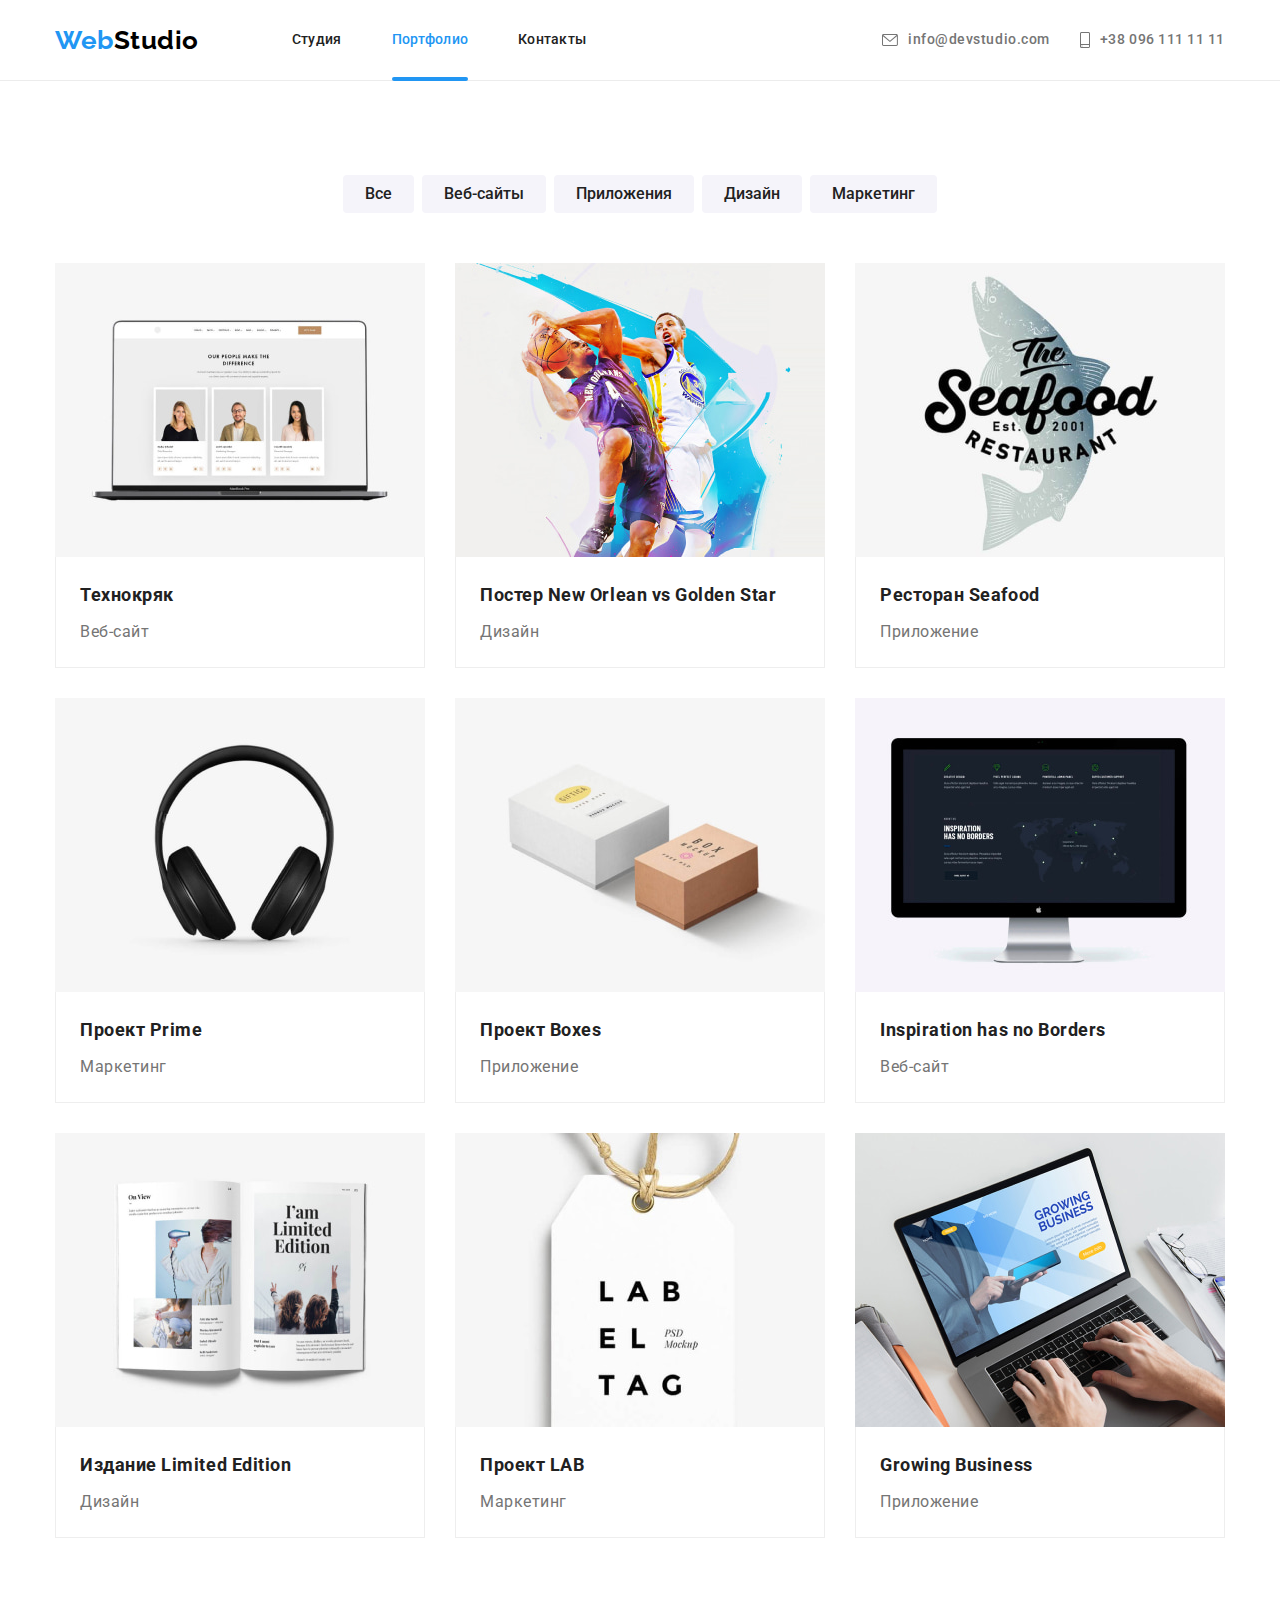
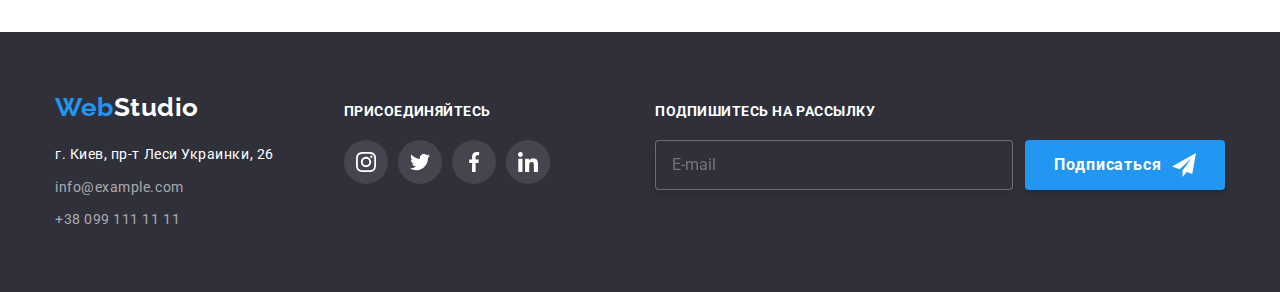
==== commit bc735835: "SASS" ====
--- a/portfolio.html
+++ b/portfolio.html
@@ -15,15 +15,15 @@
       rel="stylesheet"
       href="https://cdnjs.cloudflare.com/ajax/libs/modern-normalize/1.1.0/modern-normalize.min.css"
     />
-    <link rel="stylesheet" href="./css/styles.css" />
+    <link rel="stylesheet" href="./css/portfolio.min.css" />
   </head>
   <body>
     <!--Шапка сайтa-->
     <header class="header">
-      <div class="heder__container container">
+      <div class="heder__container">
         <nav class="nav">
           <a class="logo" href="./index.html">Web<span class="nav__logo">Studio</span></a>
-          <ul class="nav__list list">
+          <ul class="nav__list">
             <li class="nav__item"><a class="nav__link" href="./index.html">Студия</a></li>
             <li class="nav__item">
               <a class="nav__link nav__page" href="">Портфолио</a>
@@ -31,7 +31,7 @@
             <li class="nav__item"><a class="nav__link" href="">Контакты</a></li>
           </ul>
         </nav>
-        <ul class="contacts list">
+        <ul class="contacts">
           <li class="contacts__item">
             <a class="contacts__link" href="mailto:info@devstudio.com">
               <svg class="contacts__icon" width="16" height="12">
@@ -54,27 +54,27 @@
     <!-- Уникальный контент -->
     <main>
       <!-- Секция портфолио -->
-      <section class="section">
-        <div class="container">
+      <section>
+        <div class="product">
           <h1 class="visually-hidden" aria-hidden="true" tabindex="-1">Портфолио</h1>
-          <ul class="btn list">
-            <li class="btn__wrapper">
-              <button class="btn__item button" type="button">Все</button>
-            </li>
-            <li class="btn__wrapper">
-              <button class="btn__item button" type="button">Веб-сайты</button>
-            </li>
-            <li class="btn__wrapper">
-              <button class="btn__item button" type="button">Приложения</button>
-            </li>
-            <li class="btn__wrapper">
-              <button class="btn__item button" type="button">Дизайн</button>
-            </li>
-            <li class="btn__wrapper">
-              <button class="btn__item button" type="button">Маркетинг</button>
+          <ul class="btn">
+            <li class="btn__wrapper">
+              <button class="btn__item" type="button">Все</button>
+            </li>
+            <li class="btn__wrapper">
+              <button class="btn__item" type="button">Веб-сайты</button>
+            </li>
+            <li class="btn__wrapper">
+              <button class="btn__item" type="button">Приложения</button>
+            </li>
+            <li class="btn__wrapper">
+              <button class="btn__item" type="button">Дизайн</button>
+            </li>
+            <li class="btn__wrapper">
+              <button class="btn__item" type="button">Маркетинг</button>
             </li>
           </ul>
-          <ul class="portfolio list">
+          <ul class="portfolio">
             <li class="portfolio__item">
               <a class="portfolio__link" href="">
                 <div class="card">
@@ -225,13 +225,13 @@
     </main>
     <!--Футер-->
     <footer class="footer">
-      <div class="footer-container container">
+      <div class="footer-container">
         <div>
-          <a href="./index.html" class="footer__logo logo"
+          <a href="./index.html" class="footer__logo"
             >Web<span class="logo__inverse">Studio</span></a
           >
-          <address class="address">
-            <ul class="list">
+          <address>
+            <ul class="address">
               <li class="address__contacts">
                 <a class="address__item" href="">г. Киев, пр-т Леси Украинки, 26</a>
               </li>
@@ -246,7 +246,7 @@
         </div>
         <div class="join">
           <p class="text-title">ПРИСОЕДИНЯЙТЕСЬ</p>
-          <ul class="join__list list">
+          <ul class="join__list">
             <li class="join__item">
               <a class="join__link" href="">
                 <svg class="join__icon" width="20" height="20">
--- a/css/portfolio.min.css
+++ b/css/portfolio.min.css
@@ -0,0 +1,2 @@
+.visually-hidden{position:absolute;white-space:nowrap;width:1px;height:1px;overflow:hidden;border:0;padding:0;clip:rect(0 0 0 0);clip-path:inset(50%);margin:-1px}h1,h2,h3,h4,h5,h6,p,ul{margin-top:0;margin-bottom:0}[href]{text-decoration:none}img{display:block;max-width:100%;height:auto}body{font-family:"Roboto",sans-serif;font-size:18px;line-height:1.67;letter-spacing:0.03em;color:#757575;background-color:#ffffff}.heder__container,.product,.footer-container{margin-right:auto;margin-left:auto;padding-left:15px;padding-right:15px;width:1200px}.product{padding-top:94px;padding-bottom:94px;background-color:#ffffff}.nav__list,.contacts,.btn,.portfolio,.address,.join__list{padding-left:0;list-style:none}.btn__item{transition:color 250ms cubic-bezier(0.4, 0, 0.2, 1),background-color 250ms cubic-bezier(0.4, 0, 0.2, 1);display:block;padding:0;padding:6px 22px;font-family:inherit;font-weight:500;font-size:16px;line-height:1.62;text-align:center;cursor:pointer;border:none;border-radius:4px;color:#212121;background-color:#f5f4fa}.btn__item:hover,.btn__item:focus{box-shadow:0px 3px 1px rgba(0,0,0,0.1),0px 1px 2px rgba(0,0,0,0.08),0px 2px 2px rgba(0,0,0,0.12);color:#ffffff;background-color:#2196f3}.header{border-bottom-width:1px;border-bottom-style:solid;border-bottom-color:#ececec;background-color:#ffffff}.heder__container{display:flex;align-items:center}.logo,.footer__logo{margin-right:93px;font-family:"Raleway",sans-serif;font-weight:700;font-size:26px;line-height:1.19;color:#2196f3}.nav__logo{color:#000000}.footer__logo{display:block;margin-right:0}.logo__inverse{color:#ffffff}.nav{display:flex;align-items:center}.nav__list{display:flex;font-weight:500;font-size:14px;line-height:1.14;letter-spacing:0.02em}.nav__link{position:relative;transition:color 250ms cubic-bezier(0.4, 0, 0.2, 1);display:block;padding:32px 0;color:#212121}.nav__link:hover,.nav__link:focus{color:#2196f3}.nav__item:not(:last-child){margin-right:50px}.nav__page{color:#2196f3}.nav__page::after{content:'';position:absolute;bottom:-1px;left:0;display:block;width:100%;height:4px;border-radius:2px;background-color:#2196f3}.contacts{display:flex;margin-left:auto;align-items:center;font-weight:500;font-size:14px;line-height:1.14}.contacts:first-child{margin-right:50px}.contacts__item:first-child{margin-right:30px}.contacts__link{transition:color 250ms cubic-bezier(0.4, 0, 0.2, 1);display:flex;align-items:center;padding:32px 0;color:#757575}.contacts__link:hover,.contacts__link:focus{color:#2196f3}.contacts__icon{margin-right:10px;fill:currentColor}.btn{display:flex;justify-content:center}.btn__wrapper:not(:last-child){margin-right:8px}.btn__item{transition:box-shadow 250ms cubic-bezier(0.4, 0, 0.2, 1),color 250ms cubic-bezier(0.4, 0, 0.2, 1),background-color 250ms cubic-bezier(0.4, 0, 0.2, 1)}.portfolio{display:flex;flex-wrap:wrap;margin-top:50px;margin-bottom:-30px;margin-left:-30px}.portfolio__item{margin-bottom:30px;margin-left:30px}.portfolio__link{transition:box-shadow 250ms cubic-bezier(0.4, 0, 0.2, 1);display:block}.portfolio__link:hover,.portfolio__link:focus{box-shadow:0px 1px 1px rgba(0,0,0,0.12),0px 4px 4px rgba(0,0,0,0.06),1px 4px 6px rgba(0,0,0,0.16)}.portfolio__text{position:absolute;left:0;bottom:0;width:100%;height:100%;transform:translateY(100%);transition:transform 250ms cubic-bezier(0.4, 0, 0.2, 1);display:flex;padding:63px 24px;line-height:1.56;color:#ffffff;background-color:rgba(33,150,243,0.9)}.portfolio__link:hover .portfolio__text,.portfolio__link:focus .portfolio__text{transform:translateY(0)}.card{position:relative;overflow:hidden}.card__thumb{padding:20px 24px;border-right-width:1px;border-right-style:solid;border-right-color:#eeeeee;border-bottom-width:1px;border-bottom-style:solid;border-bottom-color:#eeeeee;border-left-width:1px;border-left-style:solid;border-left-color:#eeeeee}.card__title{font-weight:700;font-size:18px;line-height:2;color:#212121}.card__text{margin-top:4px;font-size:16px;line-height:1.87;color:#757575}.footer{background-color:#2f303a}.footer-container{display:flex;align-items:baseline;padding-top:60px;padding-bottom:60px}.address{margin-top:20px;font-style:normal;font-size:14px;line-height:1.71}.address__contacts:not(:first-child){margin-top:9px}.address__item{color:#ffffff}.address__link{transition:color 250ms cubic-bezier(0.4, 0, 0.2, 1);color:rgba(255,255,255,0.6)}.address__link:hover,.address__link:focus{color:#2196f3}.join{margin-left:70px}.text-title{margin-bottom:20px;font-weight:700;font-size:14px;line-height:1.14;color:#ffffff}.join__list{display:inline-flex}.join__item:not(:last-child){margin-right:10px}.join__link{transition:color 250ms cubic-bezier(0.4, 0, 0.2, 1),background-color 250ms cubic-bezier(0.4, 0, 0.2, 1);display:flex;justify-content:center;align-items:center;width:44px;height:44px;border-radius:50%;background:rgba(255,255,255,0.1)}.join__link:hover,.join__link:focus{background-color:#2196f3}.join__icon{fill:#ffffff}.form-sub{display:flex;margin-left:auto}.form-sub__container{display:flex;flex-direction:column}.form-sub__join{display:inline-flex}.form-sub__input{display:flex;align-items:baseline;padding-left:16px;width:358px;height:50px;border:1px solid rgba(255,255,255,0.3);border-radius:4px;filter:drop-shadow(0px 4px 4px rgba(0,0,0,0.15));color:#ffffff;background-color:#2f303a}.form-sub__input:hover,.form-sub__input:focus{border-color:inherit;outline:transparent}.form-sub__input:placeholder-shown{font-size:16px;line-height:1.25;color:rgba(255,255,255,0.6)}.form-sub__button{display:flex;align-items:flex-end;margin-left:12px}.form-sub__btn{transition:background-color 250ms cubic-bezier(0.4, 0, 0.2, 1);display:flex;align-items:center;justify-content:center;width:200px;height:50px;font-weight:700;font-size:16px;line-height:1.88;letter-spacing:0.06em;border:transparent;border-radius:4px;cursor:pointer;box-shadow:0px 4px 4px rgba(0,0,0,0.15);color:#ffffff;background-color:#2196f3}.form-sub__btn:hover,.form-sub__btn:focus{background-color:#188ce8}.form-sub__icon{margin-left:10px;fill:#ffffff}
+/*# sourceMappingURL=portfolio.min.css.map */